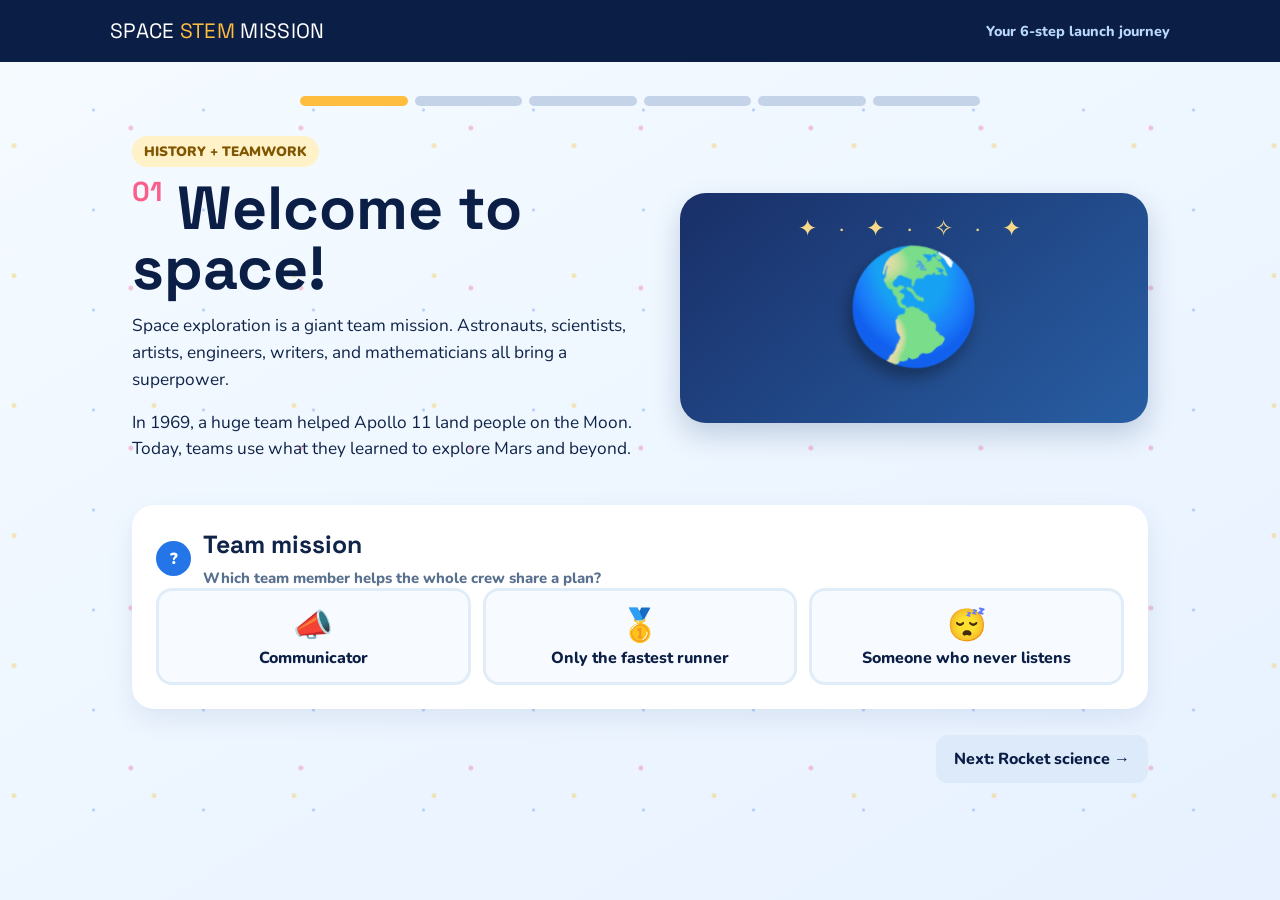
==== outputs/page1.html @ 0d5023b8 "second commit" ====
<!doctype html><html><head><meta charset="utf-8"><meta name="viewport" content="width=device-width,initial-scale=1"><title>Space STEM Mission — Intro</title><link rel="stylesheet" href="style.css"></head><body data-page="1"><header><div class="brand">SPACE <span>STEM</span> MISSION</div><div class="level">Your 6-step launch journey</div></header><main><div class="progress"><i class="dot"></i><i class="dot"></i><i class="dot"></i><i class="dot"></i><i class="dot"></i><i class="dot"></i></div><section class="hero"><div><span class="tag">HISTORY + TEAMWORK</span><h1><span class="num">01</span> Welcome to space!</h1><p>Space exploration is a giant team mission. Astronauts, scientists, artists, engineers, writers, and mathematicians all bring a superpower.</p><p>In 1969, a huge team helped Apollo 11 land people on the Moon. Today, teams use what they learned to explore Mars and beyond.</p></div><div class="visual"><div class="rocket">🌎</div></div></section><section class="card"><div class="challenge-head"><span class="badge">?</span><div><h2>Team mission</h2><div class="challenge">Which team member helps the whole crew share a plan?</div></div></div><div class="choice-grid"><button class="choice"><span class="mini">📣</span>Communicator</button><button class="choice"><span class="mini">🥇</span>Only the fastest runner</button><button class="choice"><span class="mini">😴</span>Someone who never listens</button></div><div class="answer" id="answer">Correct! Teams need people who listen, explain, and help everyone work together.</div></section><div class="btns"><span></span><a data-next class="button" href="page2.html">Next: Rocket science →</a></div></main><script src="app.js"></script></body></html>
---- outputs/style.css ----
@import url('https://fonts.googleapis.com/css2?family=Nunito:wght@500;700;800;900&family=Space+Grotesk:wght@600;700&display=swap');

:root{--ink:#102449;--sky:#eaf7ff;--navy:#0b1e45;--blue:#2476e8;--gold:#ffbd3f;--pink:#fa5f8c;--mint:#5bcca5;--white:#fff;--muted:#58708e}
*{box-sizing:border-box} body{margin:0;background:linear-gradient(150deg,#f5fbff,#e7f1ff);color:var(--ink);font-family:Nunito,Arial,sans-serif;min-height:100vh}body:before{content:"";position:fixed;inset:0;z-index:-1;opacity:.38;background-image:radial-gradient(circle at 10% 12%,#f7c54d 0 2px,transparent 3px),radial-gradient(circle at 85% 10%,#5b8cf2 0 1px,transparent 2px),radial-gradient(circle at 77% 80%,#ee73a2 0 2px,transparent 3px);background-size:140px 130px,110px 100px,170px 160px}
header{background:var(--navy);color:white;padding:18px max(22px,calc((100vw - 1060px)/2));display:flex;justify-content:space-between;align-items:center;gap:16px}.brand{font-family:'Space Grotesk';font-size:1.3rem;letter-spacing:.3px}.brand span{color:var(--gold)}.level{font-weight:800;color:#b9d8ff;font-size:.9rem}
main{max-width:1060px;margin:auto;padding:34px 22px 44px}.progress{display:flex;gap:7px;margin:0 auto 30px;max-width:680px}.dot{height:10px;flex:1;background:#c4d3e8;border-radius:10px}.dot.done{background:var(--mint)}.dot.current{background:var(--gold)}
.hero{display:grid;grid-template-columns:1.05fr .95fr;gap:30px;align-items:center;margin-bottom:26px}h1{font:800 clamp(2rem,5vw,3.8rem)/.98 'Space Grotesk';margin:0 0 15px;color:var(--navy)}h1 .num{color:var(--pink);font-size:.45em;vertical-align:top}h2{font:800 1.55rem 'Space Grotesk';margin:0 0 8px}p{font-size:1.08rem;line-height:1.55;margin:.4rem 0 1rem}.tag{display:inline-block;background:#fff1c8;color:#805600;padding:6px 12px;border-radius:99px;font-size:.85rem;font-weight:900;margin-bottom:12px}.visual{min-height:230px;background:linear-gradient(140deg,#192f68,#285ea3);border-radius:26px;display:grid;place-items:center;overflow:hidden;position:relative;box-shadow:0 12px 28px #15396c35}.visual:after{content:"✦  ·  ✦    ·   ✧     ·  ✦";position:absolute;top:20px;color:#f8d988;font-size:23px;letter-spacing:8px}.rocket{font-size:110px;filter:drop-shadow(0 10px 8px #0005);transform:rotate(25deg)}
.card{background:#fff;border-radius:22px;padding:24px;box-shadow:0 10px 24px #5074a11f;margin:18px 0}.challenge-head{display:flex;align-items:center;gap:12px}.badge{background:var(--blue);color:#fff;border-radius:50%;width:35px;height:35px;display:grid;place-items:center;font-weight:900}.challenge{font-size:.93rem;color:var(--muted);font-weight:800}.btns{display:flex;justify-content:space-between;gap:12px;flex-wrap:wrap;margin-top:26px}button,.button{border:0;border-radius:12px;padding:13px 18px;font:800 1rem Nunito;cursor:pointer;text-decoration:none;display:inline-block;background:#dceafa;color:var(--navy)}button.primary,.button.primary{background:var(--pink);color:white;box-shadow:0 5px 0 #c54168}button:active,.button:active{transform:translateY(3px);box-shadow:none}button:disabled{cursor:not-allowed;opacity:.5}.answer{margin-top:14px;padding:11px 14px;border-radius:11px;background:#edf8f5;color:#14624a;font-weight:800;display:none}.answer.show{display:block}
.choice-grid{display:grid;grid-template-columns:repeat(3,1fr);gap:12px}.choice{border:3px solid #e0ecf8;background:#f7fbff;border-radius:16px;padding:13px;text-align:center;font:800 1rem Nunito}.choice.selected{border-color:var(--blue);background:#e4f1ff}.mini{font-size:2rem;display:block}.meters{display:grid;grid-template-columns:repeat(3,1fr);gap:10px;margin:16px 0}.meter{background:#eef4fa;padding:12px;border-radius:12px;text-align:center;font-weight:900}.meter b{display:block;font-size:1.35rem;color:var(--blue)}
.parts{display:flex;gap:10px;flex-wrap:wrap;margin:18px 0}.part{padding:11px 14px;background:#ffecb9;border:2px dashed #d49100;border-radius:12px;font-weight:900;cursor:grab}.ship-zone{min-height:180px;border:3px dashed #93b9df;border-radius:18px;background:#f4faff;padding:16px;display:flex;align-items:center;justify-content:center;gap:8px;flex-wrap:wrap}.ship-zone.over{background:#e3f6ed}.placed{font-size:2.7rem;cursor:pointer}.math{display:grid;grid-template-columns:1fr 1fr;gap:22px}.range-line{margin:15px 0}.range-line label{font-weight:900;display:flex;justify-content:space-between}input[type=range]{width:100%;accent-color:var(--pink)}.path{height:230px;background:#0d2451;border-radius:15px;position:relative;overflow:hidden}.axis{position:absolute;left:30px;right:15px;bottom:25px;border-top:2px solid #b8d5ff}.axis:before{content:"height";position:absolute;left:-25px;top:-80px;color:#cfe4ff;writing-mode:vertical-rl;font-size:.8rem}.path svg{width:100%;height:100%}.feedback{border-left:6px solid var(--mint);background:#effaf6;padding:17px;border-radius:0 14px 14px 0;font-size:1.05rem}.checklist{display:grid;gap:10px}.check{background:#f6f9fc;padding:12px;border-radius:11px;font-weight:800}.check::before{content:'✓';display:inline-grid;place-items:center;background:var(--mint);color:#073b31;border-radius:50%;width:22px;height:22px;margin-right:8px}
.locked{max-width:590px;margin:90px auto;text-align:center}.locked .lock{font-size:5rem}.small{font-size:.9rem;color:var(--muted)}
@media(max-width:700px){.hero,.math{grid-template-columns:1fr}.visual{min-height:180px}.choice-grid{grid-template-columns:1fr}.meters{grid-template-columns:1fr 1fr}header{padding:15px 18px}.level{display:none}}
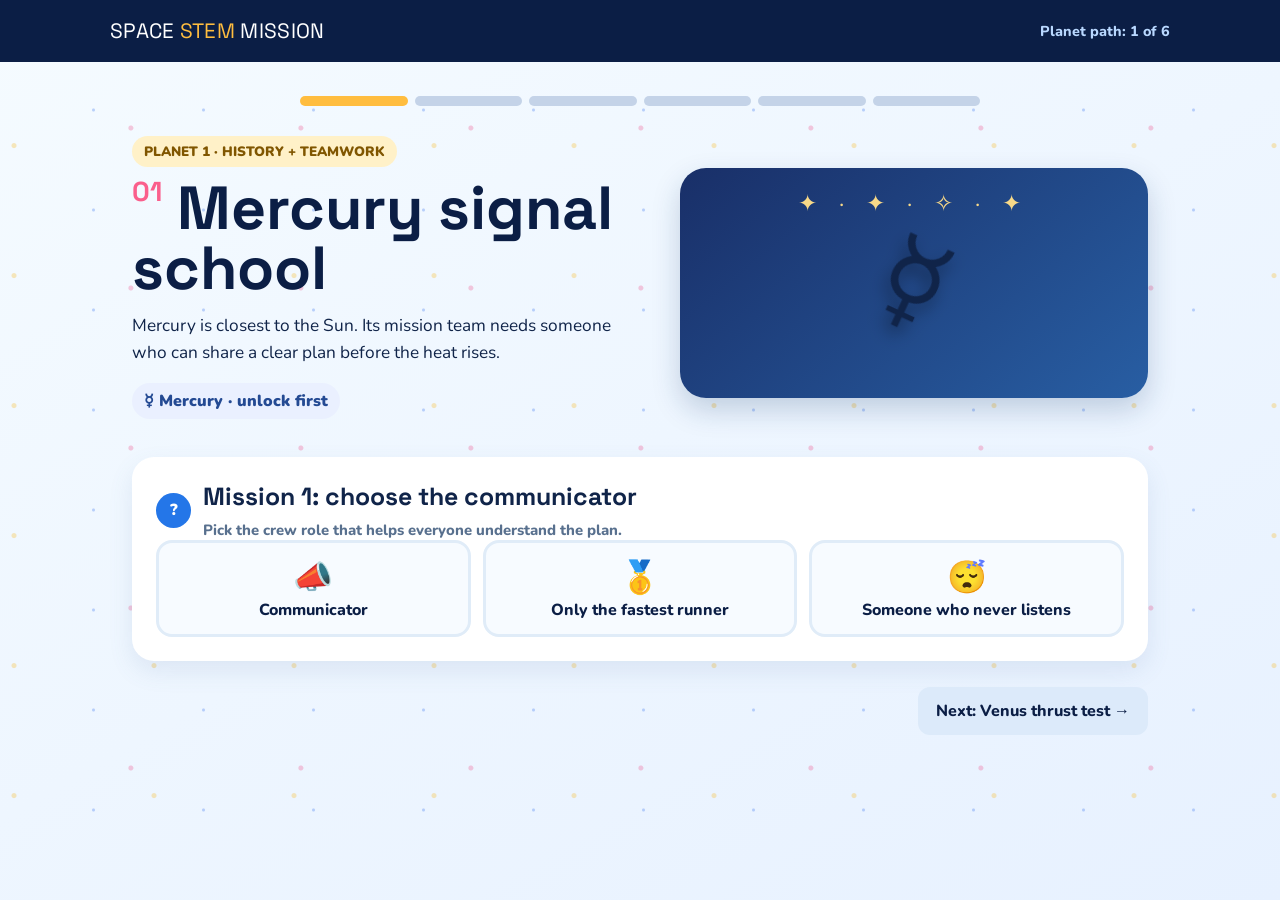
==== commit 871ce17c: "third commit" ====
--- a/outputs/page1.html
+++ b/outputs/page1.html
@@ -1 +1 @@
-<!doctype html><html><head><meta charset="utf-8"><meta name="viewport" content="width=device-width,initial-scale=1"><title>Space STEM Mission — Intro</title><link rel="stylesheet" href="style.css"></head><body data-page="1"><header><div class="brand">SPACE <span>STEM</span> MISSION</div><div class="level">Your 6-step launch journey</div></header><main><div class="progress"><i class="dot"></i><i class="dot"></i><i class="dot"></i><i class="dot"></i><i class="dot"></i><i class="dot"></i></div><section class="hero"><div><span class="tag">HISTORY + TEAMWORK</span><h1><span class="num">01</span> Welcome to space!</h1><p>Space exploration is a giant team mission. Astronauts, scientists, artists, engineers, writers, and mathematicians all bring a superpower.</p><p>In 1969, a huge team helped Apollo 11 land people on the Moon. Today, teams use what they learned to explore Mars and beyond.</p></div><div class="visual"><div class="rocket">🌎</div></div></section><section class="card"><div class="challenge-head"><span class="badge">?</span><div><h2>Team mission</h2><div class="challenge">Which team member helps the whole crew share a plan?</div></div></div><div class="choice-grid"><button class="choice"><span class="mini">📣</span>Communicator</button><button class="choice"><span class="mini">🥇</span>Only the fastest runner</button><button class="choice"><span class="mini">😴</span>Someone who never listens</button></div><div class="answer" id="answer">Correct! Teams need people who listen, explain, and help everyone work together.</div></section><div class="btns"><span></span><a data-next class="button" href="page2.html">Next: Rocket science →</a></div></main><script src="app.js"></script></body></html>
+<!doctype html><html><head><meta charset="utf-8"><meta name="viewport" content="width=device-width,initial-scale=1"><title>Mercury Signal School</title><link rel="stylesheet" href="style.css"></head><body data-page="1"><header><div class="brand">SPACE <span>STEM</span> MISSION</div><div class="level">Planet path: 1 of 6</div></header><main><div class="progress"><i class="dot"></i><i class="dot"></i><i class="dot"></i><i class="dot"></i><i class="dot"></i><i class="dot"></i></div><section class="hero"><div><span class="tag">PLANET 1 · HISTORY + TEAMWORK</span><h1><span class="num">01</span> Mercury signal school</h1><p>Mercury is closest to the Sun. Its mission team needs someone who can share a clear plan before the heat rises.</p><div class="planet-name">☿ Mercury · unlock first</div></div><div class="visual"><div class="rocket">☿️</div></div></section><section class="card"><div class="challenge-head"><span class="badge">?</span><div><h2>Mission 1: choose the communicator</h2><div class="challenge">Pick the crew role that helps everyone understand the plan.</div></div></div><div class="choice-grid"><button class="choice" data-correct="true"><span class="mini">📣</span>Communicator</button><button class="choice"><span class="mini">🥇</span>Only the fastest runner</button><button class="choice"><span class="mini">😴</span>Someone who never listens</button></div><div class="answer" id="answer">Mercury unlocked! Teams need people who listen, explain, and help everyone work together.</div><div class="answer" id="try-again">Try again: choose the role that helps the whole crew share a plan.</div></section><section class="card bonus"><h2>☿ Mercury bonus: heat-proof plan</h2><p>What could protect a crew from Mercury’s extreme heat?</p><div class="check">A shaded shelter, special suit, or insulated equipment.</div></section><div class="btns"><span></span><a data-next class="button" href="page2.html">Next: Venus thrust test →</a></div></main><script src="app.js"></script></body></html>
--- a/outputs/style.css
+++ b/outputs/style.css
@@ -9,4 +9,5 @@
 .choice-grid{display:grid;grid-template-columns:repeat(3,1fr);gap:12px}.choice{border:3px solid #e0ecf8;background:#f7fbff;border-radius:16px;padding:13px;text-align:center;font:800 1rem Nunito}.choice.selected{border-color:var(--blue);background:#e4f1ff}.mini{font-size:2rem;display:block}.meters{display:grid;grid-template-columns:repeat(3,1fr);gap:10px;margin:16px 0}.meter{background:#eef4fa;padding:12px;border-radius:12px;text-align:center;font-weight:900}.meter b{display:block;font-size:1.35rem;color:var(--blue)}
 .parts{display:flex;gap:10px;flex-wrap:wrap;margin:18px 0}.part{padding:11px 14px;background:#ffecb9;border:2px dashed #d49100;border-radius:12px;font-weight:900;cursor:grab}.ship-zone{min-height:180px;border:3px dashed #93b9df;border-radius:18px;background:#f4faff;padding:16px;display:flex;align-items:center;justify-content:center;gap:8px;flex-wrap:wrap}.ship-zone.over{background:#e3f6ed}.placed{font-size:2.7rem;cursor:pointer}.math{display:grid;grid-template-columns:1fr 1fr;gap:22px}.range-line{margin:15px 0}.range-line label{font-weight:900;display:flex;justify-content:space-between}input[type=range]{width:100%;accent-color:var(--pink)}.path{height:230px;background:#0d2451;border-radius:15px;position:relative;overflow:hidden}.axis{position:absolute;left:30px;right:15px;bottom:25px;border-top:2px solid #b8d5ff}.axis:before{content:"height";position:absolute;left:-25px;top:-80px;color:#cfe4ff;writing-mode:vertical-rl;font-size:.8rem}.path svg{width:100%;height:100%}.feedback{border-left:6px solid var(--mint);background:#effaf6;padding:17px;border-radius:0 14px 14px 0;font-size:1.05rem}.checklist{display:grid;gap:10px}.check{background:#f6f9fc;padding:12px;border-radius:11px;font-weight:800}.check::before{content:'✓';display:inline-grid;place-items:center;background:var(--mint);color:#073b31;border-radius:50%;width:22px;height:22px;margin-right:8px}
 .locked{max-width:590px;margin:90px auto;text-align:center}.locked .lock{font-size:5rem}.small{font-size:.9rem;color:var(--muted)}
+.choice.incorrect{border-color:#ef6a70;background:#fff0f1}.bonus{display:none;border:2px solid #ffcf65;background:linear-gradient(135deg,#fffdf4,#fff5d6)}.planet-unlocked .bonus{display:block}.planet-name{display:inline-flex;align-items:center;gap:8px;background:#eaf0ff;color:#244a93;padding:7px 12px;border-radius:99px;font-weight:900;margin:0 0 12px}.mission-check{display:grid;gap:10px;margin:18px 0}.mission-check label{padding:12px;border-radius:11px;background:#f6f9fc;font-weight:800;cursor:pointer}.mission-check input{width:18px;height:18px;vertical-align:middle;margin-right:8px;accent-color:var(--pink)}
 @media(max-width:700px){.hero,.math{grid-template-columns:1fr}.visual{min-height:180px}.choice-grid{grid-template-columns:1fr}.meters{grid-template-columns:1fr 1fr}header{padding:15px 18px}.level{display:none}}
